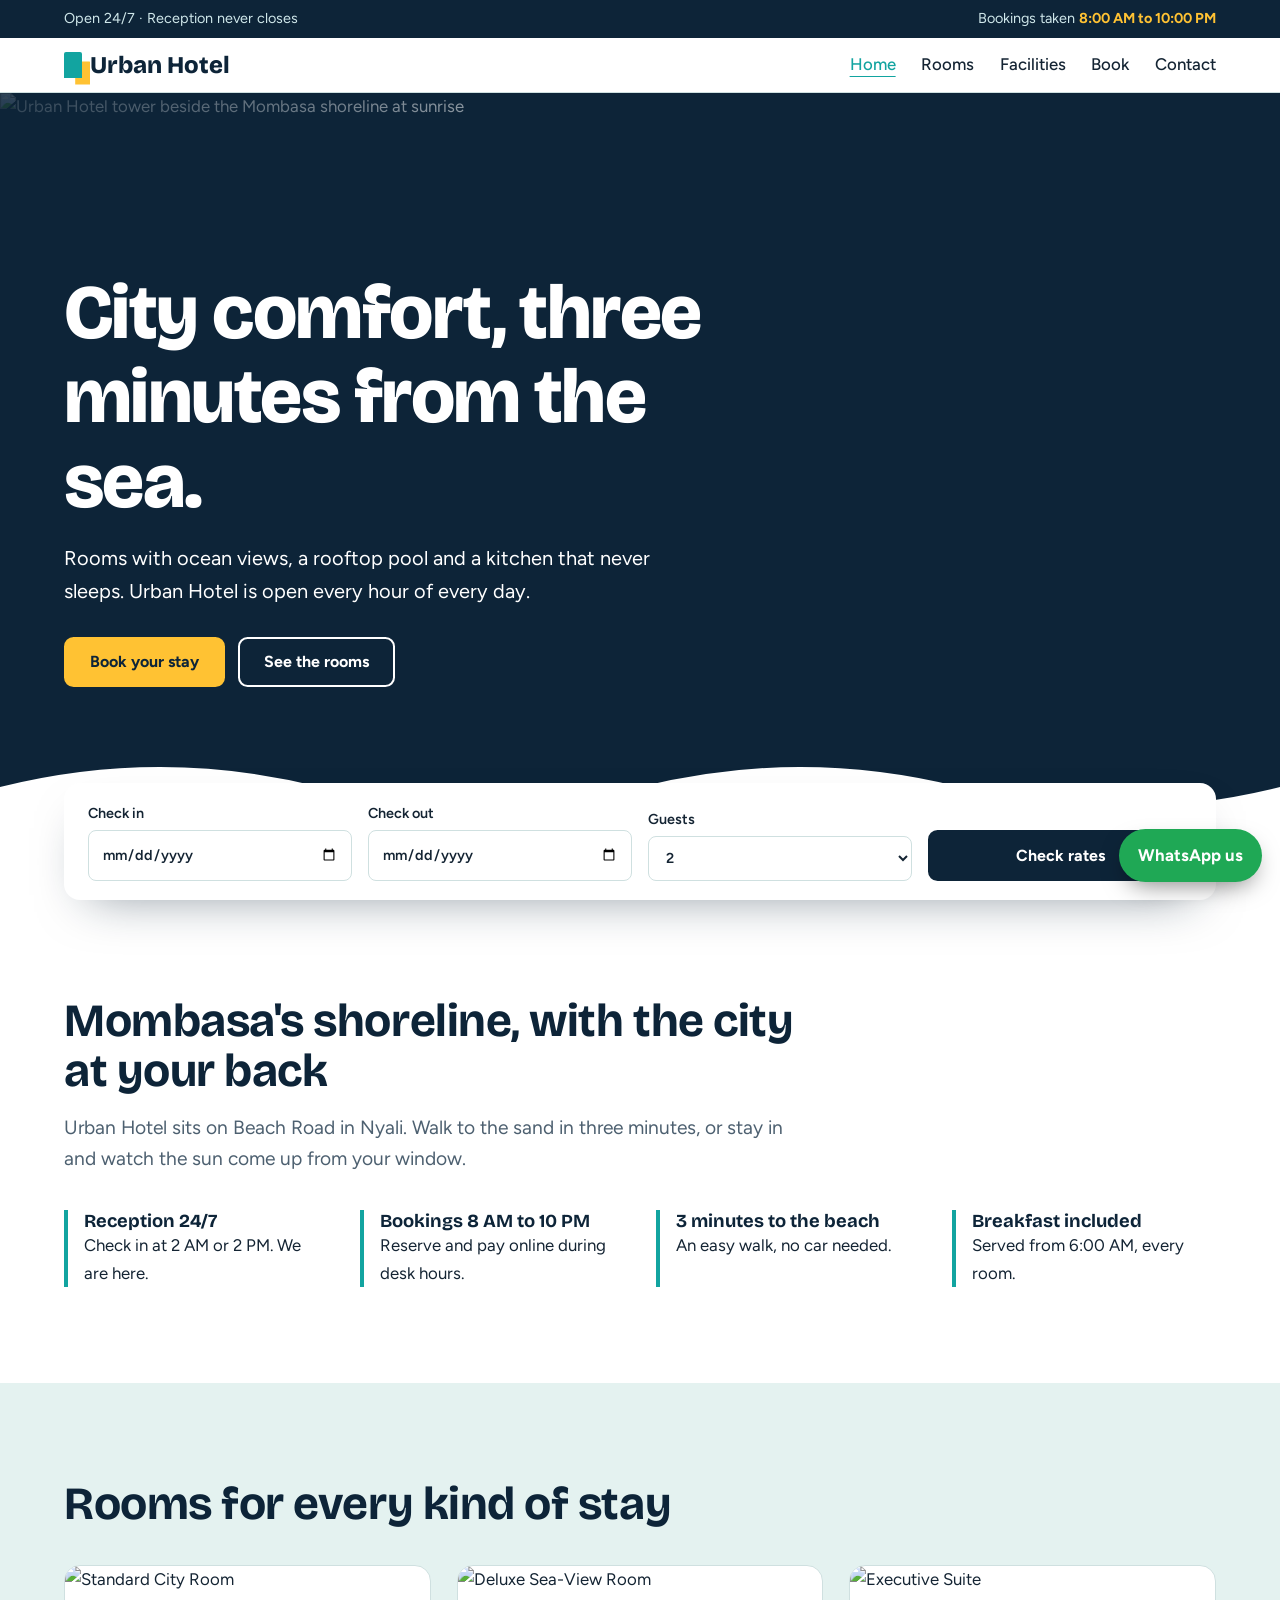
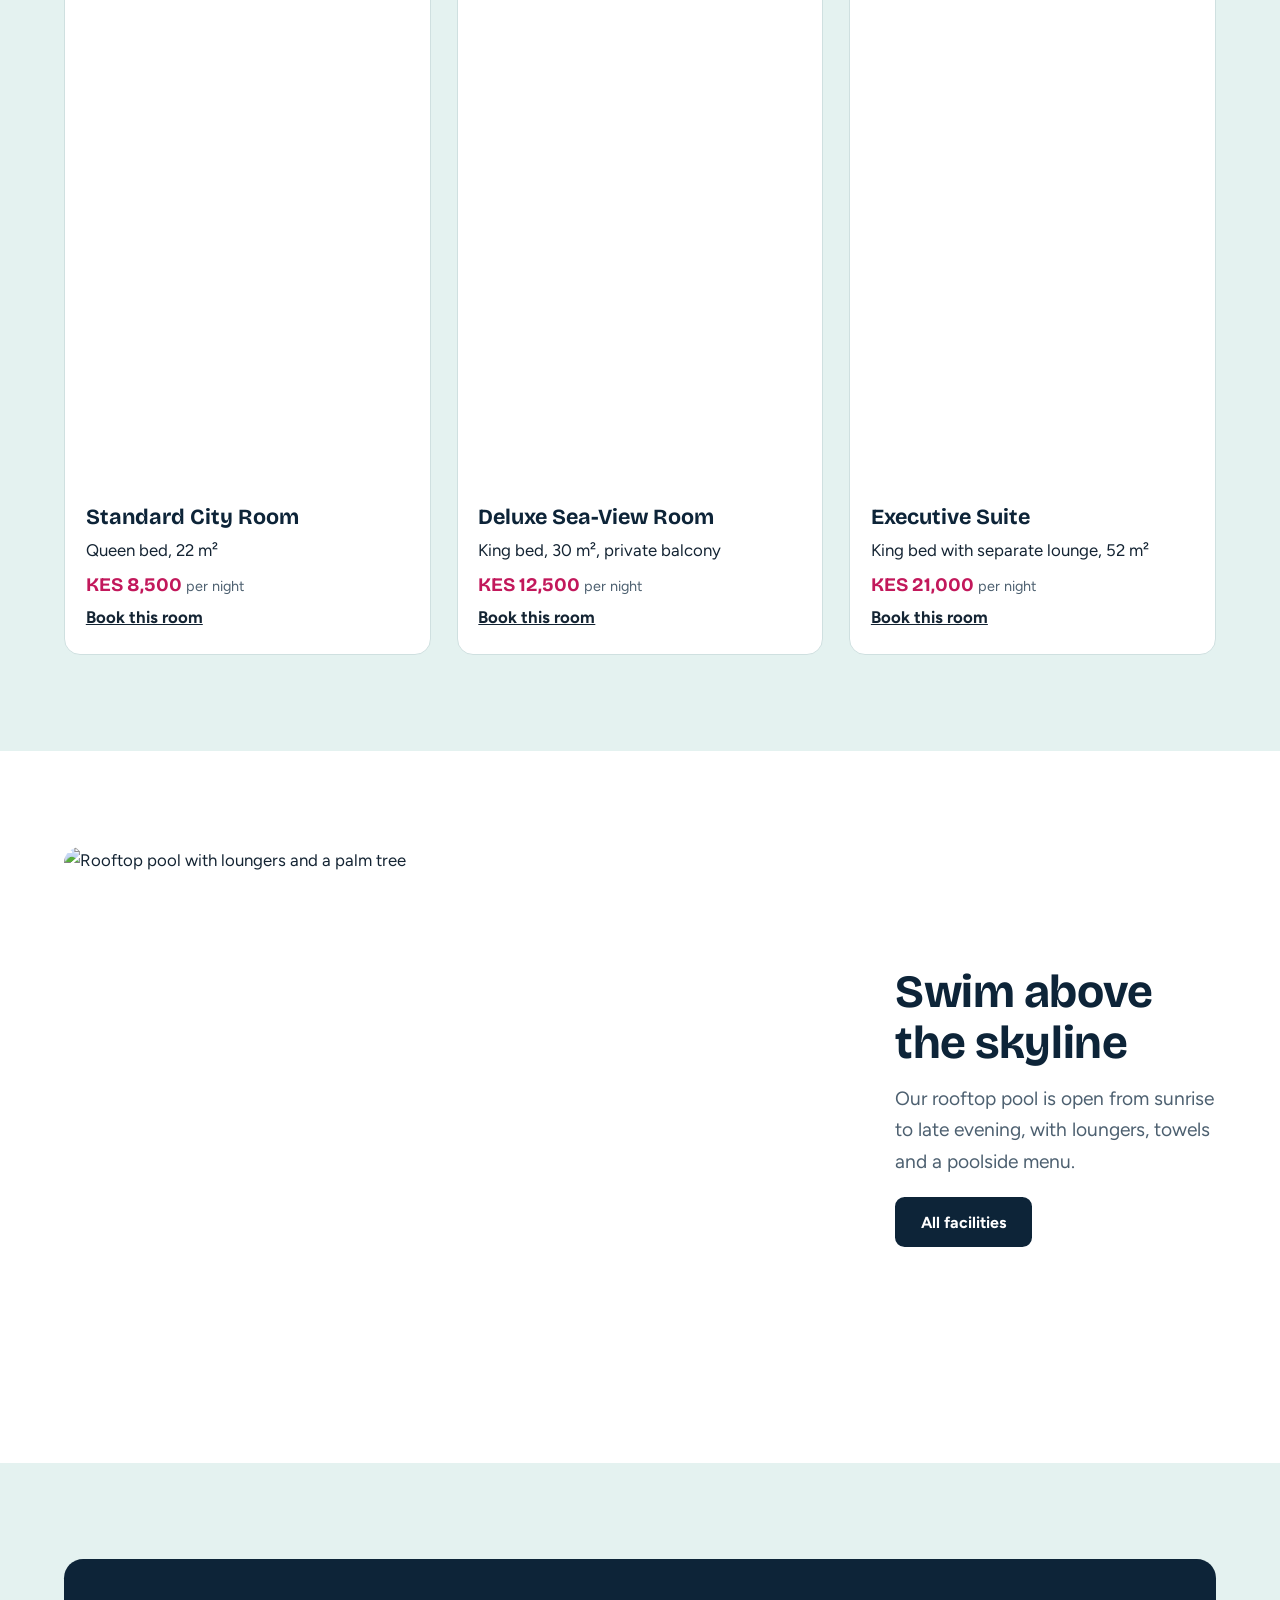
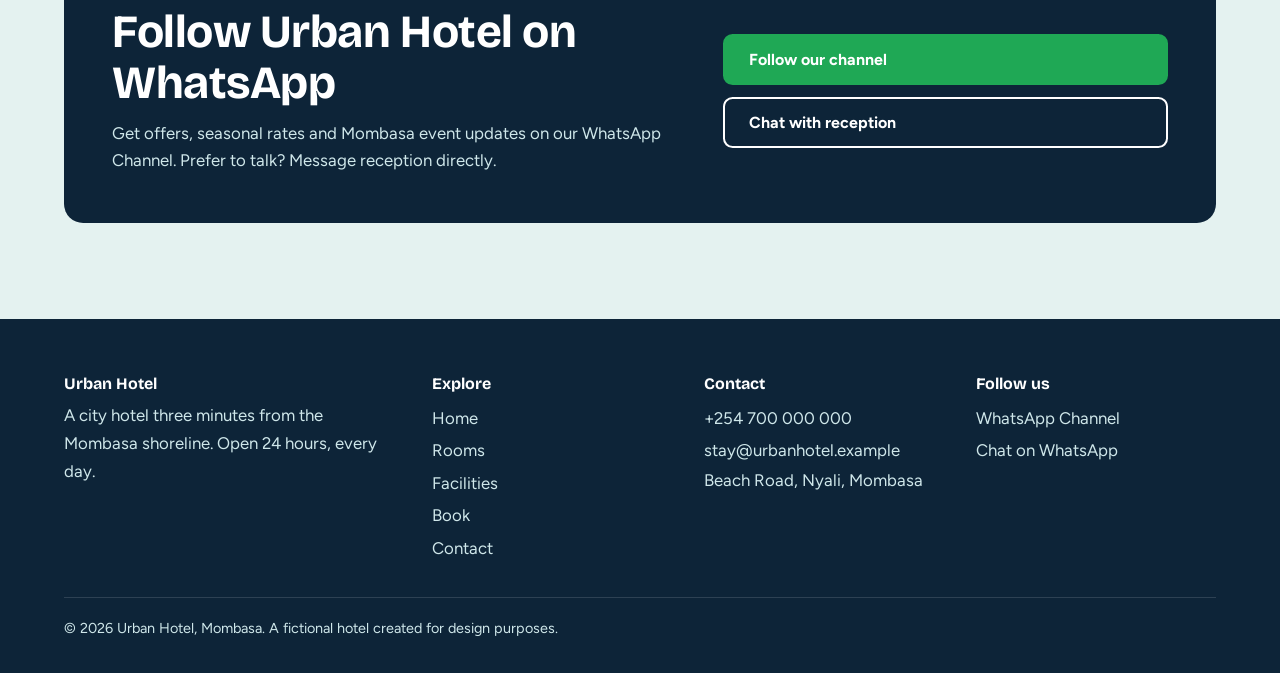
==== index.html @ de83ea07 "Version 1" ====
<!DOCTYPE html>
<html lang="en">
  <head>
    <meta charset="utf-8">
    <meta name="viewport" content="width=device-width, initial-scale=1">

<title>
  Home | Urban Hotel Mombasa
</title>

<meta name="description" content="Urban Hotel, a 24/7 hotel three minutes from the beach in Nyali, Mombasa. Book online between 8 AM and 10 PM.">

<link rel="preconnect" href="https://fonts.googleapis.com">
<link rel="preconnect" href="https://fonts.gstatic.com" crossorigin>
<link href="https://fonts.googleapis.com/css2?family=Bricolage+Grotesque:wght@500;700;800&family=Figtree:wght@400;500;600;700&display=swap" rel="stylesheet">

<link rel="stylesheet" href="styles.css">
</head>

<body>
<a class="skip" href="#main">
  Skip to content
</a>

<div class="bar">
  <span>
    Open 24/7 · Reception never closes
  </span>
  <span>
    Bookings taken 
    <b>
      8:00 AM to 10:00 PM
    </b>
  </span>
</div>
<header class="nav">
  <a class="logo" href="index.html">
    <i>
    </i>
    Urban Hotel
  </a>
<button class="mbtn" aria-expanded="false" aria-controls="menu">
  Menu
</button>
<nav id="menu" aria-label="Main">
  <a href="index.html" aria-current="page">Home</a>
  <a href="rooms.html">Rooms</a>
  <a href="facilities.html">Facilities</a>
  <a href="booking.html">Book</a>
  <a href="contact.html">Contact</a>
</nav>
</header>
<main id="main">
  <section class="hero">
    <img src="images/hero-1.svg" alt="Urban Hotel tower beside the Mombasa shoreline at sunrise" width="1600" height="900">
    <div class="in">
      <h1>City comfort, three minutes from the sea.</h1>
<p>Rooms with ocean views, a rooftop pool and a kitchen that never sleeps. Urban Hotel is open every hour of every day.

</p>
<div class="row">
  <a class="btn" href="booking.html">Book your stay</a>
  <a class="btn alt" href="rooms.html">See the rooms</a>
</div>
</div>
<svg class="wave" viewBox="0 0 1440 90" preserveAspectRatio="none" aria-hidden="true">
  <path fill="#fff" d="M0 45q90-40 180 0t180 0 180 0 180 0 180 0 180 0 180 0 180 0V90H0z"/>
</svg>
</section>
<form class="quick" id="quick">
  <label>
    Check in
    <input type="date" name="in" required>
  </label>
  <label>
    Check out
    <input type="date" name="out" required>
  </label>
<label>
  Guests
  <select name="guests">
    <option>1</option>
    <option selected>2</option>
    <option>3</option>
    <option>4</option>
  </select>
</label>
<button class="btn dk" type="submit">
  Check rates
</button>
</form>
<section class="wrap">
  <div class="narrow">
    <h2>Mombasa's shoreline, with the city at your back</h2>
    <p class="lead">Urban Hotel sits on Beach Road in Nyali. Walk to the sand in three minutes, or stay in and watch the sun come up from your window.</p>
  </div>
<div class="facts">
  <div>
    <b>Reception 24/7</b>Check in at 2 AM or 2 PM. We are here.</div>
    <div>
      <b>Bookings 8 AM to 10 PM</b>Reserve and pay online during desk hours.</div>
      <div><b>3 minutes to the beach</b>An easy walk, no car needed.</div>
      <div><b>Breakfast included</b>Served from 6:00 AM, every room.</div>
    </div>
  </section>
<section class="wrap tint">
  <h2>Rooms for every kind of stay</h2>
  <div class="cards">
    <div class="card">
      <img src="images/room-standard-1.svg" alt="Standard City Room" loading="lazy" width="800" height="520">
      <div class="t">
        <h3>Standard City Room</h3>
        <p>Queen bed, 22 m²</p>
        <p class="price">KES 8,500 <small>per night</small></p>
        <a href="booking.html?room=standard"><b>Book this room</b></a>
      </div>
    </div>
    <div class="card">
      <img src="images/room-deluxe-1.svg" alt="Deluxe Sea-View Room" loading="lazy" width="800" height="520">
      <div class="t">
        <h3>Deluxe Sea-View Room</h3>
        <p>King bed, 30 m², private balcony</p>
        <p class="price">
          KES 12,500 
          <small>per night</small></p>
          <a href="booking.html?room=deluxe"><b>Book this room</b></a>
        </div>
      </div>
      <div class="card">
        <img src="images/room-suite-1.svg" alt="Executive Suite" loading="lazy" width="800" height="520">
        <div class="t">
          <h3>Executive Suite</h3>
          <p>King bed with separate lounge, 52 m²</p>
          <p class="price">KES 21,000 <small>per night</small></p>
          <a href="booking.html?room=suite"><b>Book this room</b>
          </a>
        </div>
      </div>
    </div>
  </section>

<section class="wrap">
  <div class="row2">
    <img src="images/pool-1.svg" alt="Rooftop pool with loungers and a palm tree" loading="lazy" width="800" height="520">
    <div>
      <h2>Swim above the skyline</h2>
      <p class="lead">Our rooftop pool is open from sunrise to late evening, with loungers, towels and a poolside menu.
      </p>
      <p style="margin-top:1.2rem">
        <a class="btn dk" href="facilities.html">
          All facilities
        </a>
      </p>
    </div>
  </div>
</section>

<section class="wrap tint">
  <div class="wa-box"><div>
    <h2>Follow Urban Hotel on WhatsApp</h2>
    <p>Get offers, seasonal rates and Mombasa event updates on our WhatsApp Channel. Prefer to talk? Message reception directly.
    </p>
  </div>
<div class="col">
  <a class="btn wa" target="_blank" rel="noopener" href="https://whatsapp.com/channel/REPLACE_WITH_YOUR_CHANNEL_CODE">
    Follow our channel
  </a>
  <a class="btn alt" target="_blank" rel="noopener" href="https://wa.me/254700000000">Chat with reception
  </a>
</div>
</div>
</section>
</main>

<footer class="foot">
  <div class="g">
    <div>
      <h3>Urban Hotel</h3>
      <p>A city hotel three minutes from the Mombasa shoreline. Open 24 hours, every day.</p>
    </div>
<div>
  <h3>Explore</h3>
  <a href="index.html">Home</a>
  <a href="rooms.html">Rooms</a>
  <a href="facilities.html">Facilities</a>
  <a href="booking.html">Book</a>
  <a href="contact.html">Contact</a>
</div>
<div>
  <h3>Contact</h3>
  <a href="tel:+254700000000">+254 700 000 000</a>
  <a href="mailto:stay@urbanhotel.example">stay@urbanhotel.example</a>
  <span>Beach Road, Nyali, Mombasa</span>
</div>
<div>
  <h3>Follow us</h3>
  <a target="_blank" rel="noopener" href="https://whatsapp.com/channel/REPLACE_WITH_YOUR_CHANNEL_CODE">
    WhatsApp Channel
  </a>
  <a target="_blank" rel="noopener" href="https://wa.me/254700000000">
    Chat on WhatsApp
  </a>
</div>
</div>
<p class="c">
  © 
  <span class="yr">
  </span> Urban Hotel, Mombasa. A fictional hotel created for design purposes.</p>
</footer>
<a class="wfloat" target="_blank" rel="noopener" href="https://wa.me/254700000000?text=Hello%20Urban%20Hotel">
  WhatsApp us
</a>

<script src="script.js"></script>
</body>
</html>
---- styles.css ----
:root{--navy:#0d2438;--lagoon:#12a4a0;--glass:#e4f2f0;--sun:#ffc233;--mag:#c2185b;--ink:#142433;--mute:#4d6070;--line:#cfe0e0;
--head:"Bricolage Grotesque",system-ui,sans-serif;--body:"Figtree",system-ui,sans-serif;--pad:clamp(1.25rem,5vw,4.5rem)}
*{box-sizing:border-box;margin:0}html{scroll-behavior:smooth}
body{font:400 1.05rem/1.65 var(--body);color:var(--ink);background:#fff}
img{display:block;max-width:100%}a{color:inherit}
:focus-visible{outline:3px solid var(--sun);outline-offset:3px}
.skip{position:absolute;left:-999px}.skip:focus{left:1rem;top:1rem;background:#fff;padding:.5rem 1rem;z-index:50}
h1,h2,h3{font-family:var(--head);color:var(--navy);line-height:1.1}
h1{font-size:clamp(2.5rem,6vw,5rem);font-weight:800;letter-spacing:-.02em}
h2{font-size:clamp(1.9rem,3.6vw,2.9rem);font-weight:700;letter-spacing:-.01em}
h3{font-size:1.35rem;font-weight:700}
.wrap{padding:clamp(3.5rem,8vw,6rem) var(--pad)}
.narrow{max-width:46rem}.lead{font-size:1.2rem;color:var(--mute);margin-top:.9rem}
 
.bar{background:var(--navy);color:#cfe7ea;font-size:.9rem;padding:.45rem var(--pad);display:flex;justify-content:space-between;gap:1rem;flex-wrap:wrap}
.bar b{color:var(--sun)}
.nav{position:sticky;top:0;z-index:20;display:flex;justify-content:space-between;align-items:center;padding:.8rem var(--pad);background:#fff;border-bottom:1px solid var(--line)}
.logo{font:800 1.5rem var(--head);text-decoration:none;color:var(--navy);display:flex;gap:.5rem;align-items:center}
.logo i{width:1.1rem;height:1.6rem;background:var(--lagoon);border-radius:2px 2px 0 0;box-shadow:.6rem .5rem 0 -.1rem var(--sun)}
#menu{display:flex;gap:1.6rem;align-items:center}#menu a{text-decoration:none;font-weight:500}
#menu a:hover,#menu a[aria-current]{color:var(--lagoon)}
#menu a[aria-current]{text-decoration:underline;text-underline-offset:6px}
.mbtn{display:none;font:inherit;background:none;border:1.5px solid var(--navy);border-radius:.5rem;padding:.3rem .8rem}
 
.btn{display:inline-block;font:700 1rem var(--body);padding:.85rem 1.5rem;border-radius:.6rem;background:var(--sun);color:var(--navy);border:2px solid var(--sun);text-decoration:none;cursor:pointer;transition:transform .15s}
.btn:hover{transform:translateY(-2px)}.btn.alt{background:transparent;color:#fff;border-color:#fff}
.btn.dk{background:var(--navy);color:#fff;border-color:var(--navy)}.btn.wa{background:#1fa855;border-color:#1fa855;color:#fff}
.btn[disabled]{opacity:.5;cursor:not-allowed;transform:none}
 
.hero{position:relative;color:#fff;min-height:82vh;display:flex;align-items:flex-end;padding:6rem var(--pad) 9rem;overflow:hidden;background:var(--navy)}
.hero>img{position:absolute;inset:0;width:100%;height:100%;object-fit:cover}
.hero:before{content:"";position:absolute;inset:0;background:linear-gradient(90deg,rgba(13,36,56,.85),rgba(13,36,56,.15) 70%);z-index:1}
.hero .in{position:relative;z-index:2;max-width:40rem}.hero h1{color:#fff}.hero p{font-size:1.25rem;margin:1.1rem 0 1.8rem}
.hero .row{display:flex;gap:.8rem;flex-wrap:wrap}
.wave{position:absolute;left:0;bottom:-1px;width:200%;height:90px;z-index:2;animation:sway 14s linear infinite}
@keyframes sway{to{transform:translateX(-50%)}}
.page-h{background:var(--navy);color:#fff;padding:4rem var(--pad) 3.5rem}.page-h h1{color:#fff;font-size:clamp(2.2rem,5vw,3.8rem)}.page-h p{color:#cfe7ea;margin-top:.8rem;max-width:40rem;font-size:1.15rem}
 
.quick{margin:-3rem var(--pad) 0;position:relative;z-index:5;background:#fff;border-radius:1rem;padding:1.2rem 1.5rem;box-shadow:0 20px 50px -25px rgba(13,36,56,.5);display:grid;grid-template-columns:repeat(4,1fr);gap:1rem;align-items:end}
.quick label,.f label{display:grid;gap:.3rem;font-weight:600;font-size:.9rem}
input,select,textarea{font:inherit;padding:.7rem .8rem;border:1.5px solid var(--line);border-radius:.5rem;background:#fff;color:var(--ink);width:100%}
 
.facts{display:grid;grid-template-columns:repeat(auto-fit,minmax(14rem,1fr));gap:2rem;margin-top:2.2rem}
.facts div{border-left:4px solid var(--lagoon);padding-left:1rem}.facts b{display:block;font:700 1.15rem var(--head);color:var(--navy)}
.cards{display:grid;grid-template-columns:repeat(auto-fit,minmax(17rem,1fr));gap:1.6rem;margin-top:2.2rem}
.card{border:1px solid var(--line);border-radius:1rem;overflow:hidden;background:#fff}
.card img{aspect-ratio:3/2;object-fit:cover;width:100%}.card .t{padding:1.2rem 1.3rem 1.4rem;display:grid;gap:.5rem}
.price{font:700 1.2rem var(--head);color:var(--mag)}.price small{font:400 .9rem var(--body);color:var(--mute)}
.tint{background:var(--glass)}
.row2{display:grid;grid-template-columns:1fr 1fr;gap:clamp(1.5rem,4vw,4rem);align-items:center}
.row2 img{border-radius:1rem;aspect-ratio:3/2;object-fit:cover;width:100%}.row2.rev>:first-child{order:2}
.list{list-style:none;padding:0;display:grid;gap:.5rem;margin:1rem 0 1.4rem}.list li:before{content:"";display:inline-block;width:.6rem;height:.6rem;background:var(--lagoon);border-radius:50%;margin-right:.7rem}
.rooms-list{display:grid;gap:4rem}
.fgrid{display:grid;grid-template-columns:repeat(auto-fit,minmax(15rem,1fr));gap:1.4rem;margin-top:2rem}
.fgrid div{background:var(--glass);border-radius:.9rem;padding:1.3rem}.fgrid h3{font-size:1.1rem;margin-bottom:.3rem}
 
.wa-box{background:var(--navy);color:#fff;border-radius:1.2rem;padding:clamp(1.8rem,4vw,3rem);display:grid;grid-template-columns:1.3fr 1fr;gap:2rem;align-items:center}
.wa-box h2{color:#fff}.wa-box p{color:#cfe7ea;margin:.7rem 0 0}.wa-box .col{display:grid;gap:.8rem}
 
.status{display:inline-flex;gap:.6rem;align-items:center;padding:.5rem 1rem;border-radius:999px;font-weight:600;background:#fff;color:var(--navy)}
.status:before{content:"";width:.7rem;height:.7rem;border-radius:50%;background:#999}.status.open:before{background:#1fa855}.status.closed:before{background:#d8412f}
.bk{display:grid;grid-template-columns:1.2fr 1fr;gap:2.5rem;align-items:start}
.f{display:grid;grid-template-columns:1fr 1fr;gap:1rem}.f .full{grid-column:1/-1}
.sum{background:var(--glass);border-radius:.8rem;padding:1rem 1.2rem;display:grid;gap:.3rem}.sum b{font:700 1.4rem var(--head);color:var(--navy)}
.err{color:#b3261e;font-weight:600}
.pay{background:var(--navy);color:#fff;border-radius:1rem;padding:1.6rem;position:sticky;top:5.5rem}
.pay h3{color:#fff}.pay dl{display:grid;gap:.8rem;margin:1.2rem 0}.pay dt{font-size:.85rem;color:#9fc5cc}
.pay dd{display:flex;justify-content:space-between;gap:.8rem;font-weight:600;align-items:center;margin:0}
.cp{font:600 .8rem var(--body);background:transparent;border:1.5px solid var(--sun);color:var(--sun);border-radius:.4rem;padding:.25rem .65rem;cursor:pointer}
.steps{list-style:none;padding:0;display:grid;gap:.9rem;counter-reset:s;margin-top:1.4rem}
.steps li{counter-increment:s;display:flex;gap:.9rem}.steps li:before{content:counter(s);flex:none;width:2rem;height:2rem;border-radius:50%;background:var(--sun);color:var(--navy);font-weight:800;display:grid;place-items:center}
.done{background:var(--glass);border:2px solid var(--lagoon);border-radius:1rem;padding:1.5rem;display:grid;gap:.8rem}
.map iframe{width:100%;height:100%;min-height:24rem;border:0;border-radius:1rem}
table{border-collapse:collapse;width:100%;max-width:26rem}td{padding:.5rem 0;border-bottom:1px solid var(--line)}td:last-child{text-align:right;font-weight:600}
.foot{background:var(--navy);color:#cfe7ea;padding:3.5rem var(--pad) 2rem}.foot .g{display:grid;grid-template-columns:1.4fr 1fr 1fr 1fr;gap:2rem}
.foot h3{color:#fff;font-size:1rem;margin-bottom:.6rem}.foot a{display:block;text-decoration:none;padding:.15rem 0}.foot a:hover{color:var(--sun)}
.foot .c{margin-top:2rem;padding-top:1.2rem;border-top:1px solid #ffffff22;font-size:.9rem}
.wfloat{position:fixed;right:1.1rem;bottom:1.1rem;z-index:30;background:#1fa855;color:#fff;text-decoration:none;font-weight:700;padding:.8rem 1.2rem;border-radius:999px;box-shadow:0 10px 25px -8px rgba(0,0,0,.5)}
@media(max-width:860px){.mbtn{display:block}#menu{display:none;position:absolute;top:100%;left:0;right:0;background:#fff;flex-direction:column;align-items:flex-start;padding:1rem var(--pad) 1.5rem;border-bottom:1px solid var(--line)}#menu.open{display:flex}
.quick,.row2,.bk,.wa-box,.foot .g{grid-template-columns:1fr}.row2.rev>:first-child{order:0}.pay{position:static}.f{grid-template-columns:1fr}}
@media(prefers-reduced-motion:reduce){*{animation:none!important;transition:none!important;scroll-behavior:auto!important}}
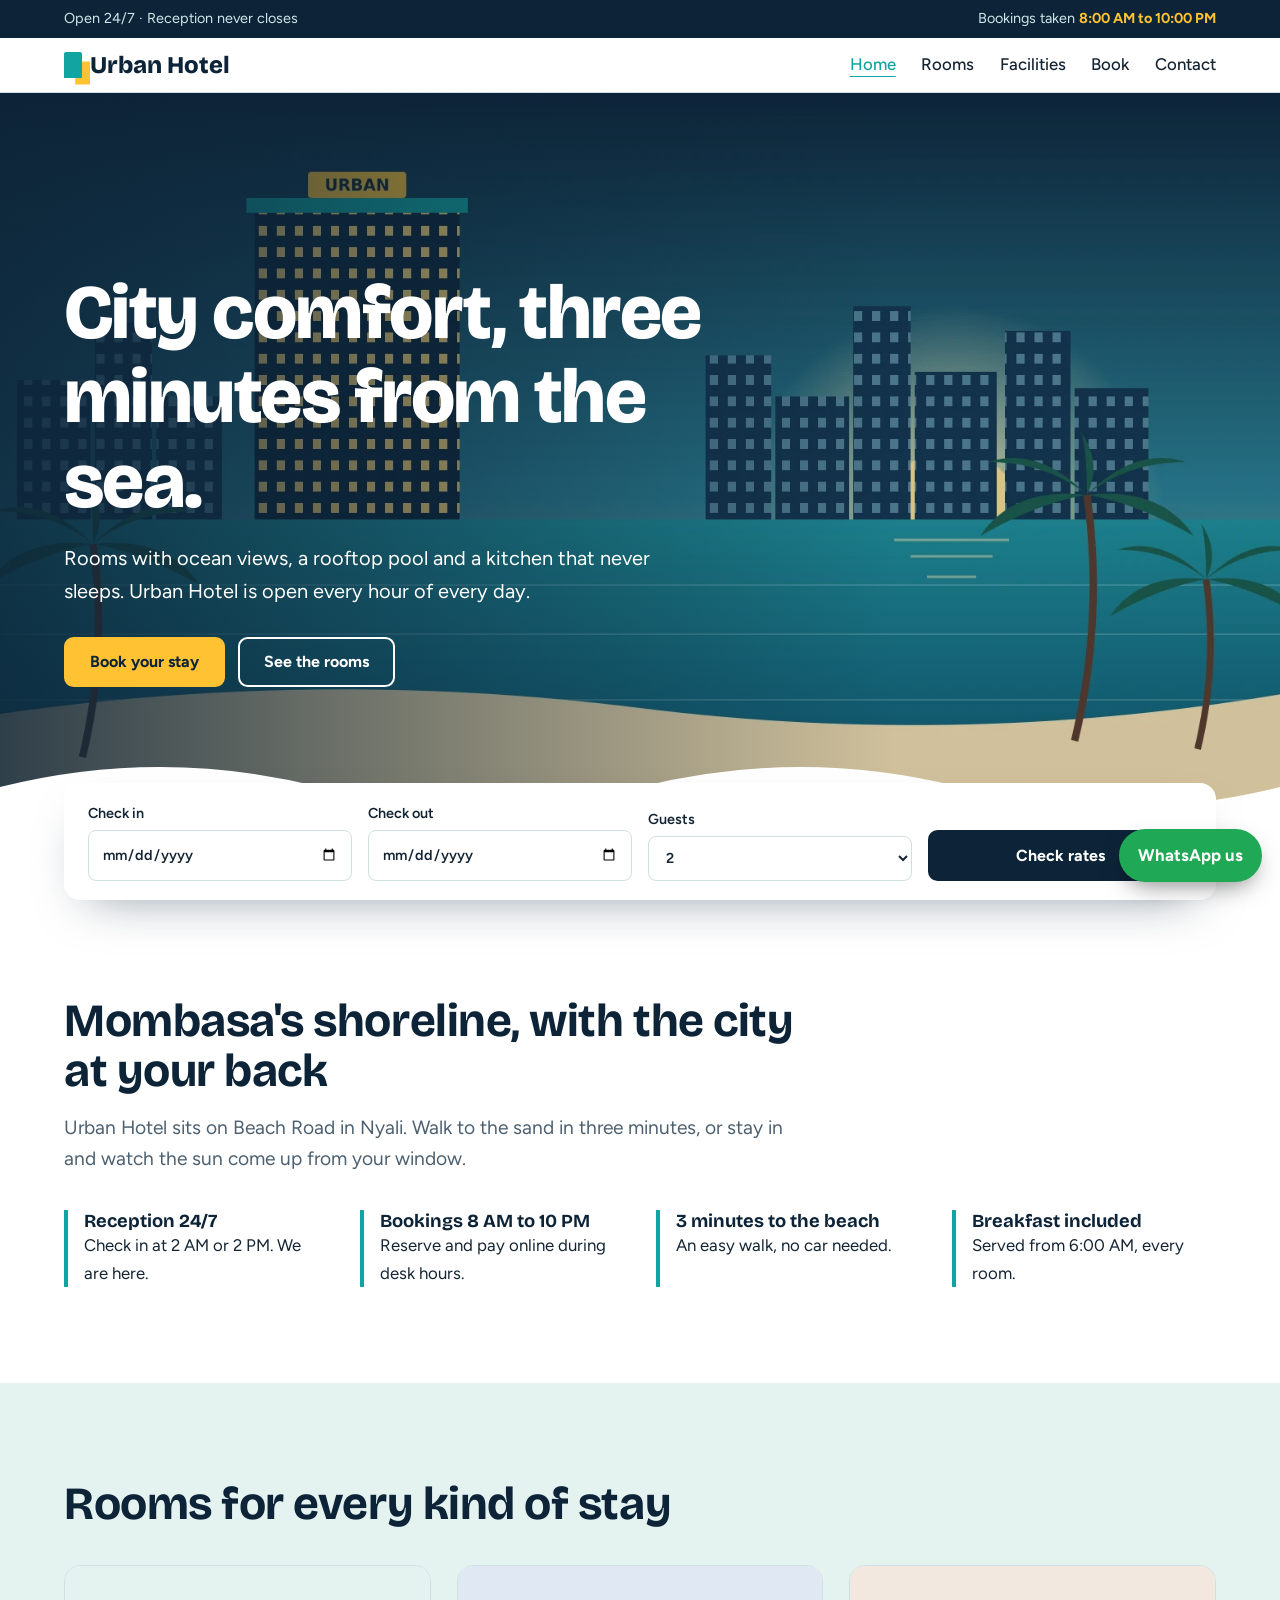
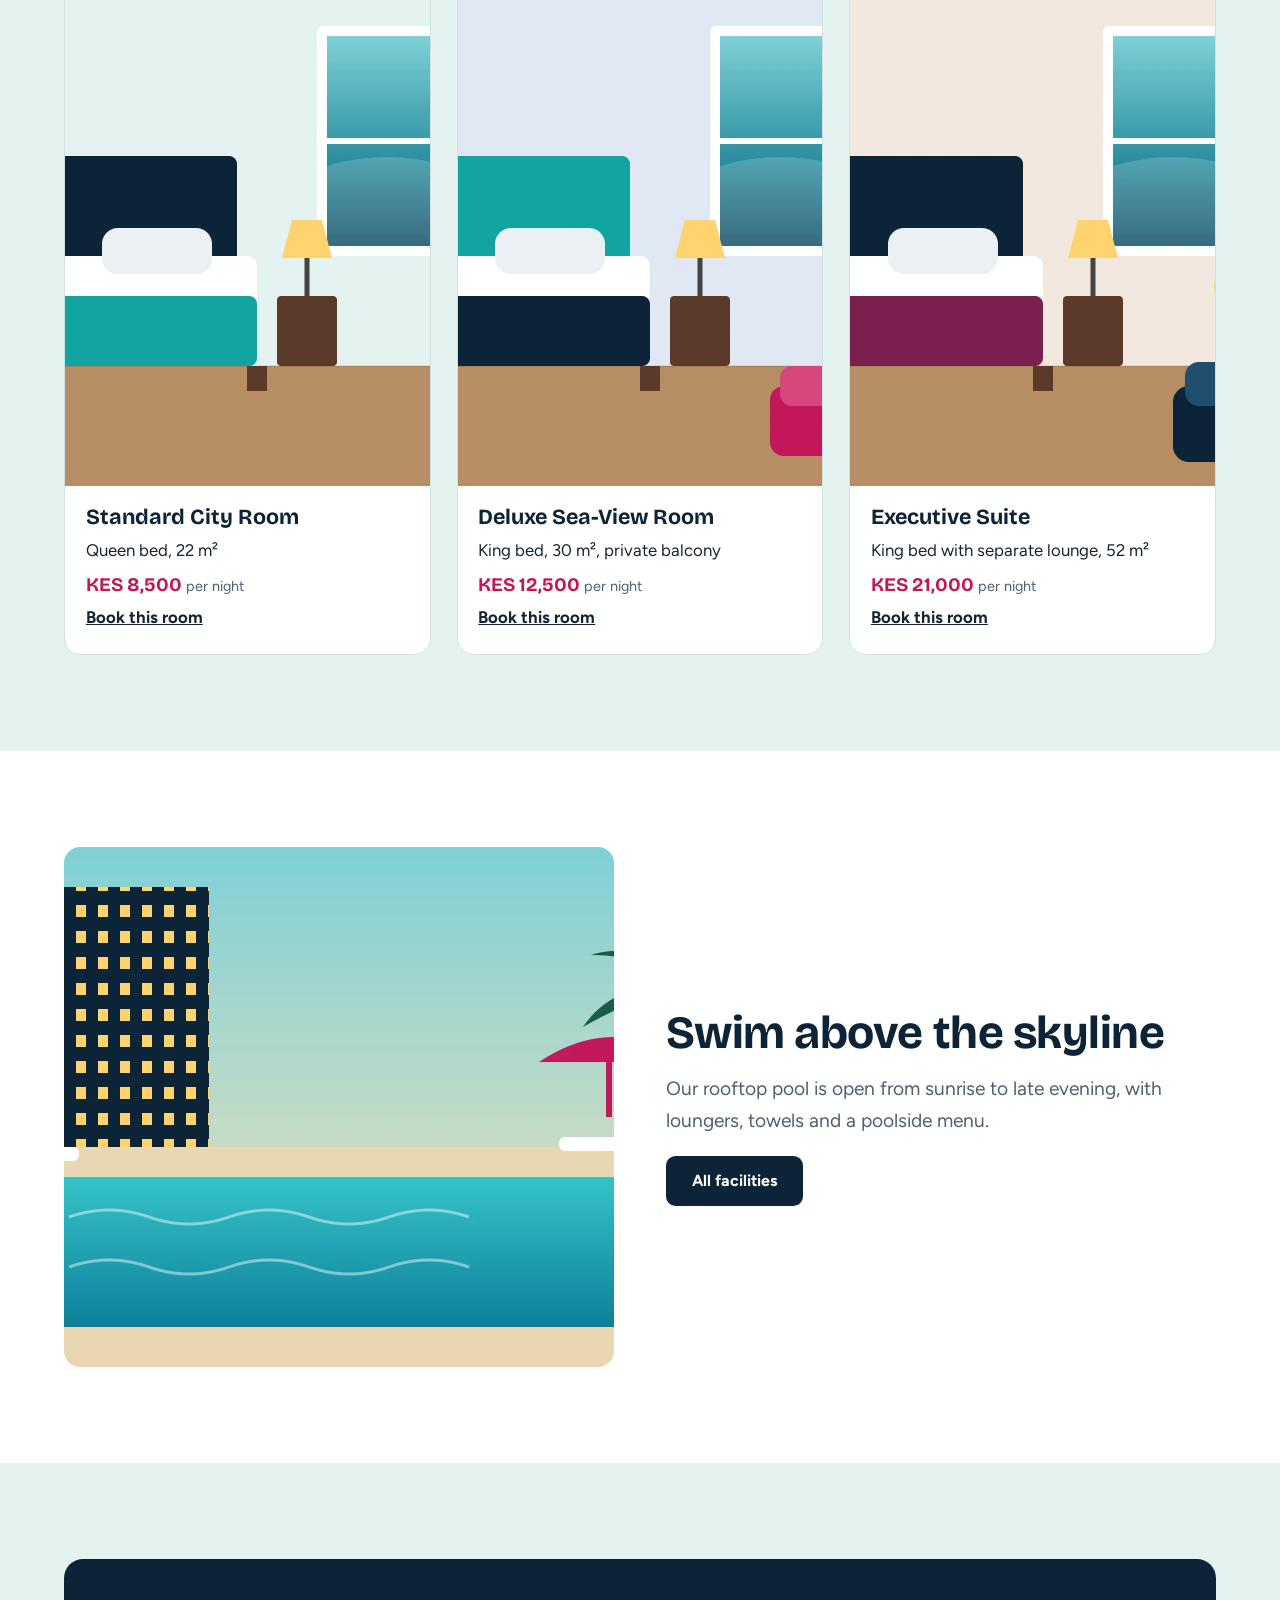
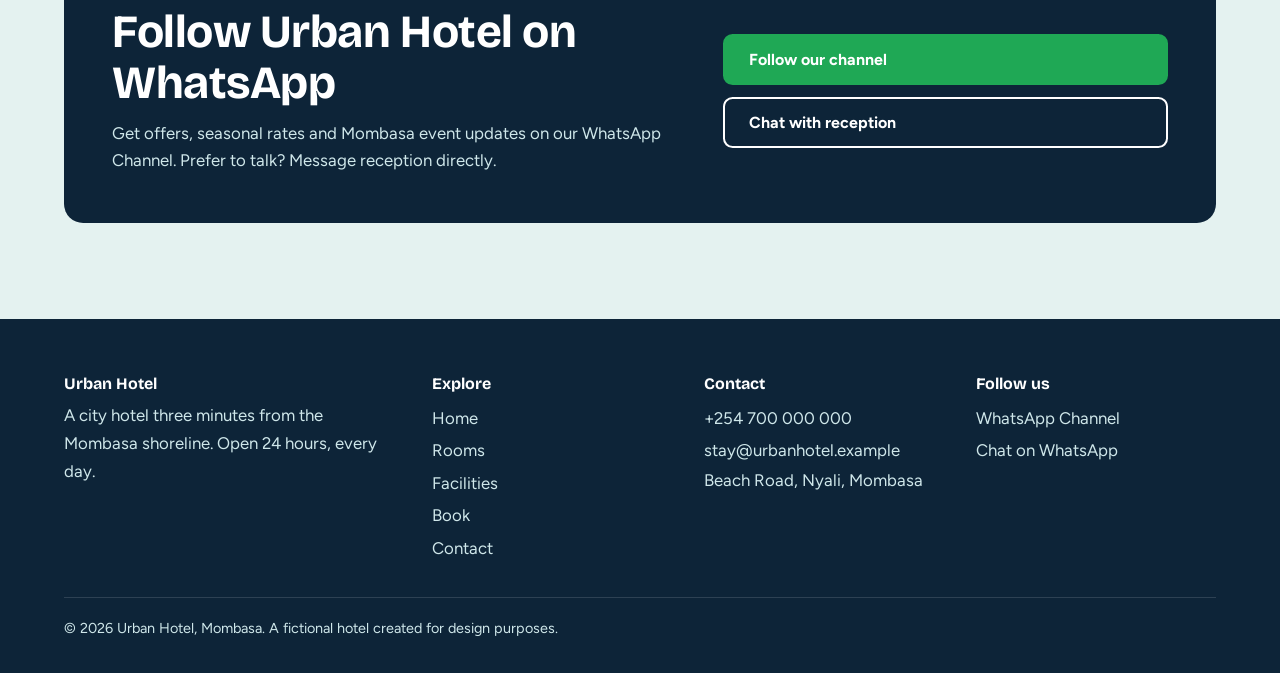
==== commit 1127acf5: "Version 2" ====
--- a/index.html
+++ b/index.html
@@ -52,7 +52,7 @@
 </header>
 <main id="main">
   <section class="hero">
-    <img src="images/hero-1.svg" alt="Urban Hotel tower beside the Mombasa shoreline at sunrise" width="1600" height="900">
+    <img src="hero-1.webp" alt="Urban Hotel tower beside the Mombasa shoreline at sunrise" width="1600" height="900">
     <div class="in">
       <h1>City comfort, three minutes from the sea.</h1>
 <p>Rooms with ocean views, a rooftop pool and a kitchen that never sleeps. Urban Hotel is open every hour of every day.
@@ -107,7 +107,7 @@
   <h2>Rooms for every kind of stay</h2>
   <div class="cards">
     <div class="card">
-      <img src="images/room-standard-1.svg" alt="Standard City Room" loading="lazy" width="800" height="520">
+      <img src="room-standard-1.webp" alt="Standard City Room" loading="lazy" width="800" height="520">
       <div class="t">
         <h3>Standard City Room</h3>
         <p>Queen bed, 22 m²</p>
@@ -116,7 +116,7 @@
       </div>
     </div>
     <div class="card">
-      <img src="images/room-deluxe-1.svg" alt="Deluxe Sea-View Room" loading="lazy" width="800" height="520">
+      <img src="room-deluxe-1.webp" alt="Deluxe Sea-View Room" loading="lazy" width="800" height="520">
       <div class="t">
         <h3>Deluxe Sea-View Room</h3>
         <p>King bed, 30 m², private balcony</p>
@@ -127,7 +127,7 @@
         </div>
       </div>
       <div class="card">
-        <img src="images/room-suite-1.svg" alt="Executive Suite" loading="lazy" width="800" height="520">
+        <img src="room-suite-1.webp" alt="Executive Suite" loading="lazy" width="800" height="520">
         <div class="t">
           <h3>Executive Suite</h3>
           <p>King bed with separate lounge, 52 m²</p>
@@ -141,7 +141,7 @@
 
 <section class="wrap">
   <div class="row2">
-    <img src="images/pool-1.svg" alt="Rooftop pool with loungers and a palm tree" loading="lazy" width="800" height="520">
+    <img src="pool-1.webp" alt="Rooftop pool with loungers and a palm tree" loading="lazy" width="800" height="520">
     <div>
       <h2>Swim above the skyline</h2>
       <p class="lead">Our rooftop pool is open from sunrise to late evening, with loungers, towels and a poolside menu.
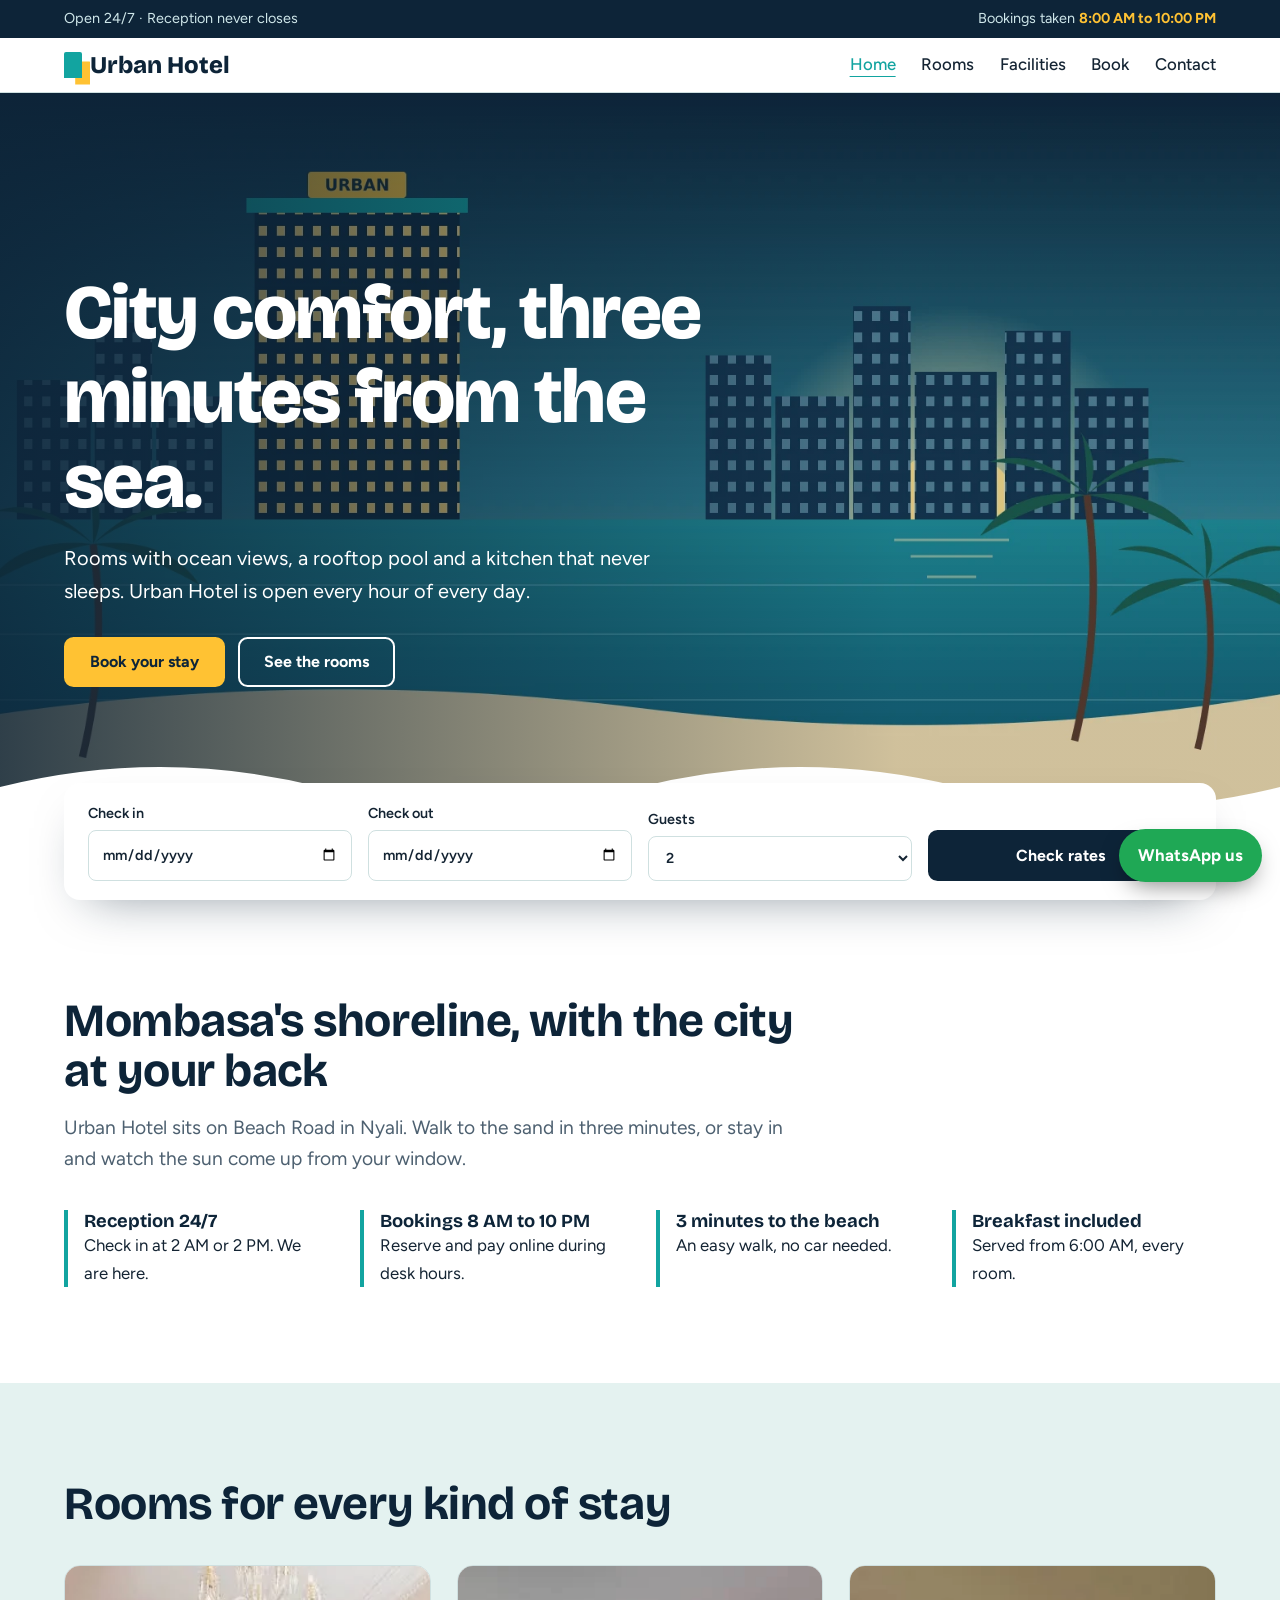
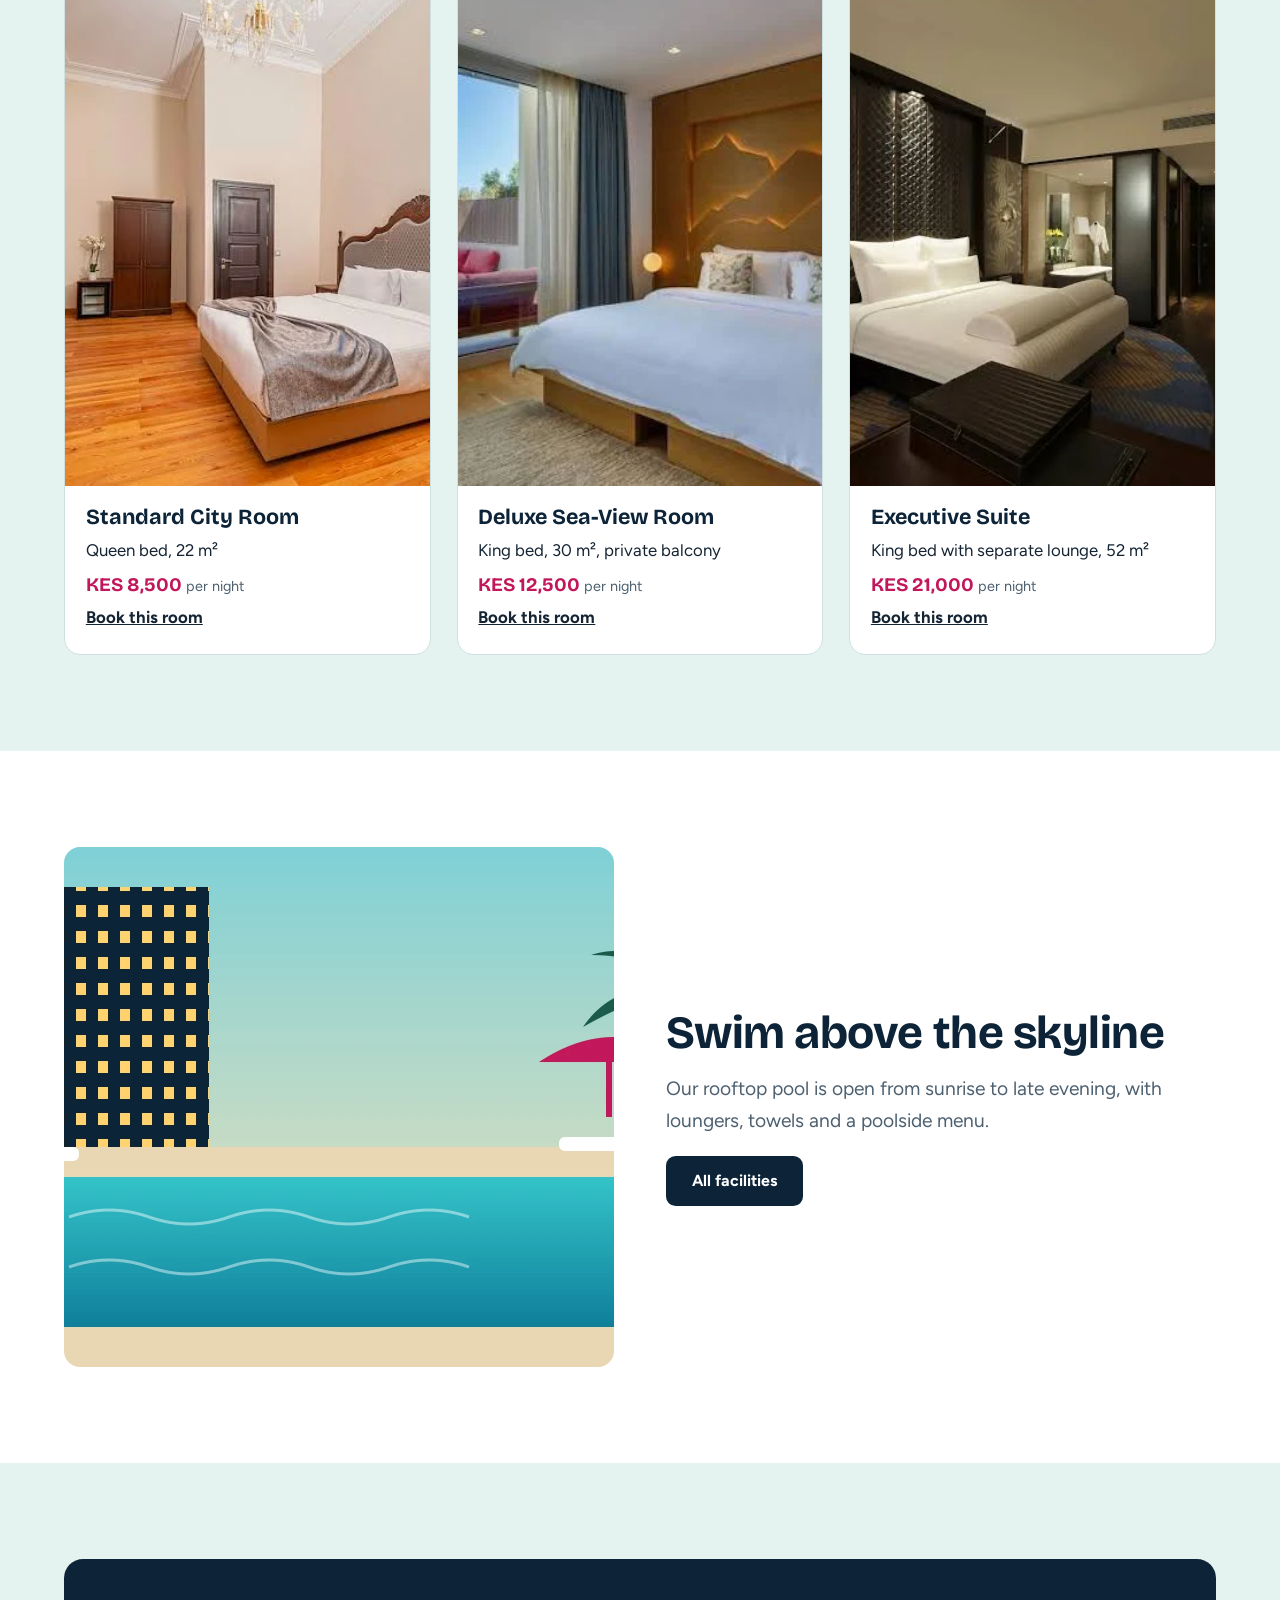
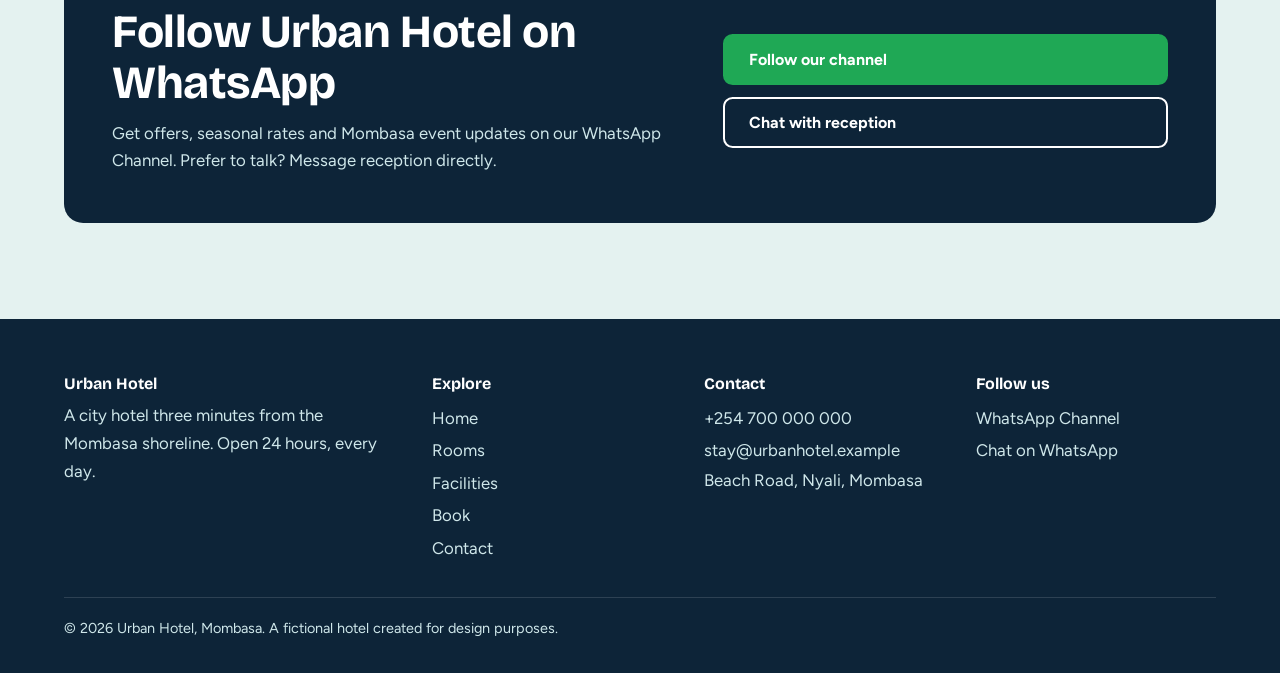
==== commit fe5b0274: "Version 3" ====
--- a/index.html
+++ b/index.html
@@ -107,7 +107,7 @@
   <h2>Rooms for every kind of stay</h2>
   <div class="cards">
     <div class="card">
-      <img src="room-standard-1.webp" alt="Standard City Room" loading="lazy" width="800" height="520">
+      <img src="standard.webp" alt="Standard City Room" loading="lazy" width="800" height="520">
       <div class="t">
         <h3>Standard City Room</h3>
         <p>Queen bed, 22 m²</p>
@@ -116,7 +116,7 @@
       </div>
     </div>
     <div class="card">
-      <img src="room-deluxe-1.webp" alt="Deluxe Sea-View Room" loading="lazy" width="800" height="520">
+      <img src="deluxe.webp" alt="Deluxe Sea-View Room" loading="lazy" width="800" height="520">
       <div class="t">
         <h3>Deluxe Sea-View Room</h3>
         <p>King bed, 30 m², private balcony</p>
@@ -127,7 +127,7 @@
         </div>
       </div>
       <div class="card">
-        <img src="room-suite-1.webp" alt="Executive Suite" loading="lazy" width="800" height="520">
+        <img src="executive.webp" alt="Executive Suite" loading="lazy" width="800" height="520">
         <div class="t">
           <h3>Executive Suite</h3>
           <p>King bed with separate lounge, 52 m²</p>
